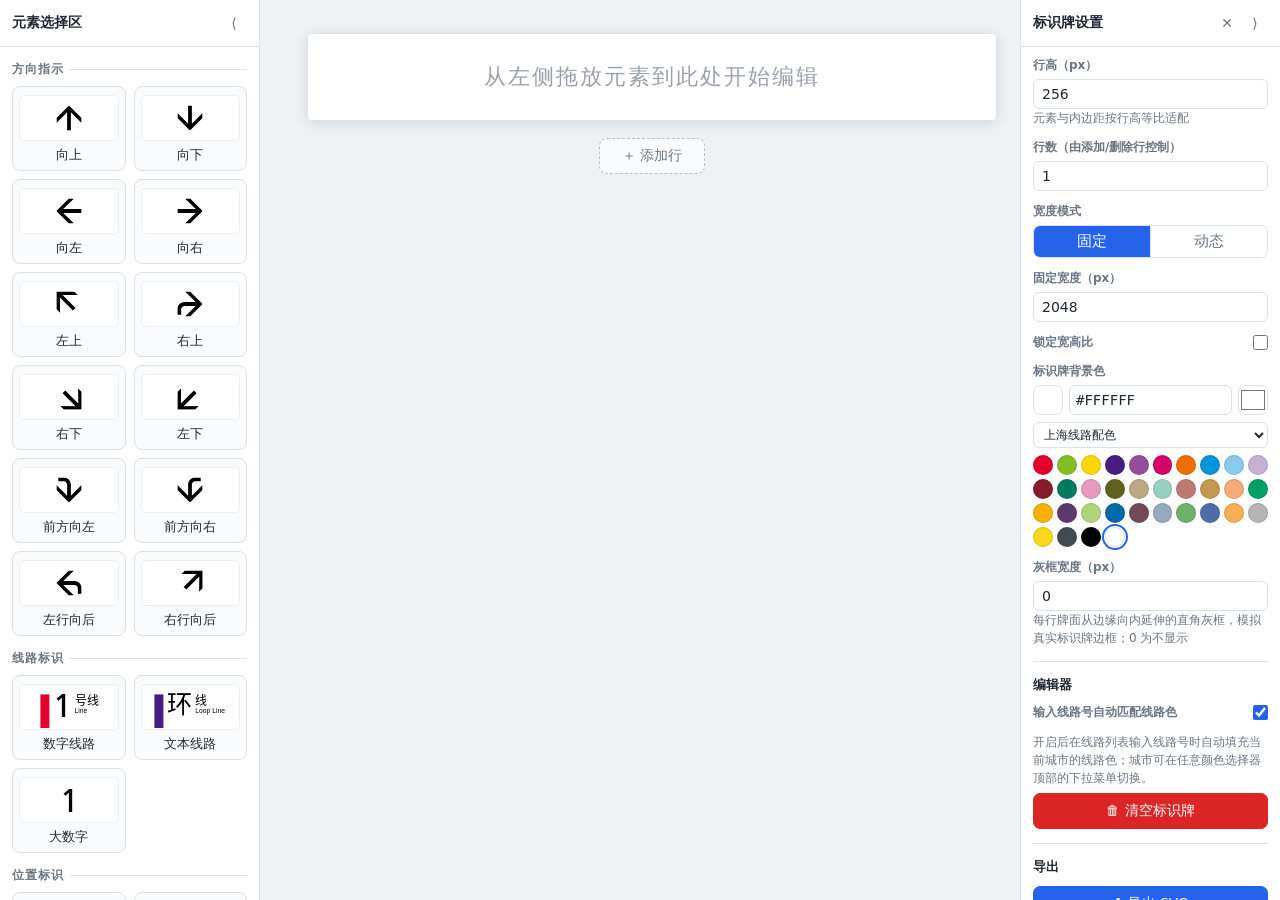
==== index.html @ f83299e8 "Initial Commit" ====
<!DOCTYPE html>
<html lang="zh-CN">
<head>
  <meta charset="UTF-8">
  <meta name="viewport" content="width=device-width, initial-scale=1.0">
  <title>导向标识生成器</title>
  <link rel="stylesheet" href="style.css">
</head>
<body>

  <!-- 字体加载指示 -->
  <div id="loading-overlay" hidden>
    <div class="loading-spinner"></div>
    <div id="loading-text">正在加载字体…</div>
  </div>

  <div id="app">

    <!-- ══ 左栏：元素选择区 ══ -->
    <aside id="left-panel" class="side-panel">
      <div class="panel-header">
        <span class="panel-title">元素选择区</span>
        <button class="icon-btn collapse-btn" id="left-collapse" title="收起元素选择区">⟨</button>
      </div>
      <div class="panel-body" id="palette">
        <!-- panel.js 填充：分类元素卡片 + 预设 -->
      </div>
    </aside>
    <button id="left-expander" class="expander" title="展开元素选择区" hidden>⟩</button>

    <!-- ══ 中栏：SVG 编辑区 ══ -->
    <main id="center-panel">
      <div id="canvas-scroll">
        <div id="canvas-area">
          <div id="canvas-wrap">
            <svg id="sign-svg" xmlns="http://www.w3.org/2000/svg"></svg>
            <div id="sign-overlay">
              <!-- interact.js 填充：行手柄/行按钮/拖放指示器 -->
            </div>
            <div id="empty-hint" hidden>从左侧拖放元素到此处开始编辑</div>
          </div>
          <button id="add-row-btn" title="在底部添加新行">＋ 添加行</button>
        </div>
      </div>
    </main>

    <!-- ══ 右栏：属性 / 导出 ══ -->
    <button id="right-expander" class="expander expander-right" title="展开属性面板" hidden>⟨</button>
    <aside id="right-panel" class="side-panel">
      <div class="panel-header">
        <span class="panel-title" id="right-panel-title">标识牌设置</span>
        <span style="display:flex;gap:2px">
          <button class="icon-btn" id="close-element-btn" title="关闭元素属性" hidden>✕</button>
          <button class="icon-btn collapse-btn" id="right-collapse" title="收起属性面板">⟩</button>
        </span>
      </div>
      <div class="panel-body" id="right-panel-body">
        <!-- panel.js 填充：标识牌设置 / 元素属性 / 预设预览 -->
      </div>
    </aside>

  </div>

  <!-- 通知与对话框 -->
  <div id="toasts"></div>
  <div id="modal-root"></div>

  <script src="js/core.js"></script>
  <script src="js/icons.js"></script>
  <script src="js/state.js"></script>
  <script src="js/render.js"></script>
  <script src="js/ui.js"></script>
  <script src="js/presets.js"></script>
  <script src="js/storage.js"></script>
  <script src="js/exporters.js"></script>
  <script src="js/panel.js"></script>
  <script src="js/interact.js"></script>
  <script src="js/main.js"></script>
</body>
</html>
---- style.css ----
/* ═══════════════════════════════════════════════════════════
   导向标识生成器 — 样式
   三栏布局：元素选择区(260) | SVG 编辑区(自适应) | 属性区(260)
   ═══════════════════════════════════════════════════════════ */

/* ─── 字体声明（思源黑体子集 woff2 + Helvetica/Frutiger TTF）─── */

@font-face {
  font-family: 'Source Han Sans SC';
  src: url('fonts/SourceHanSansSC-Regular.woff2') format('woff2');
  font-weight: 400; font-style: normal; font-display: swap;
}
@font-face {
  font-family: 'Source Han Sans SC';
  src: url('fonts/SourceHanSansSC-Bold.woff2') format('woff2');
  font-weight: 700; font-style: normal; font-display: swap;
}
@font-face {
  font-family: 'Helvetica';
  src: url('fonts/Helvetica-Regular.ttf') format('truetype');
  font-weight: 400; font-style: normal; font-display: swap;
}
@font-face {
  font-family: 'Helvetica';
  src: url('fonts/Helvetica-Bold.ttf') format('truetype');
  font-weight: 700; font-style: normal; font-display: swap;
}
@font-face {
  font-family: 'Frutiger';
  src: url('fonts/Frutiger-Regular.ttf') format('truetype');
  font-weight: 400; font-style: normal; font-display: swap;
}
@font-face {
  font-family: 'Frutiger';
  src: url('fonts/Frutiger-Bold.ttf') format('truetype');
  font-weight: 700; font-style: normal; font-display: swap;
}
@font-face {
  font-family: 'Frutiger Condensed';
  src: url('fonts/FrutigerCondensed-Regular.ttf') format('truetype');
  font-weight: 400; font-style: normal; font-display: swap;
}
@font-face {
  font-family: 'Frutiger Condensed';
  src: url('fonts/FrutigerCondensed-Bold.ttf') format('truetype');
  font-weight: 700; font-style: normal; font-display: swap;
}

/* ─── 基础 ─── */

:root {
  --bg: #eef1f4;
  --panel-bg: #ffffff;
  --border: #dce1e8;
  --text: #1f2733;
  --text-dim: #6b7684;
  --accent: #2563eb;
  --accent-soft: rgba(37, 99, 235, 0.12);
  --danger: #dc2626;
  --ok: #16a34a;
  --panel-width: 260px;
  --radius: 8px;
}

* { box-sizing: border-box; margin: 0; padding: 0; }

html, body {
  height: 100%;
  font-family: 'Segoe UI', 'Microsoft YaHei', system-ui, sans-serif;
  font-size: 14px;
  color: var(--text);
  background: var(--bg);
  overflow: hidden;
}

button {
  font: inherit;
  color: inherit;
  background: none;
  border: none;
  cursor: pointer;
}
button:active { transform: translateY(1px); }

input, select {
  font: inherit;
  color: inherit;
}

/* ─── 三栏布局 ─── */

#app {
  display: flex;
  height: 100vh;
  overflow: hidden;
}

.side-panel {
  width: var(--panel-width);
  min-width: var(--panel-width);
  background: var(--panel-bg);
  border-right: 1px solid var(--border);
  display: flex;
  flex-direction: column;
  overflow: hidden;
  transition: width 0.25s ease, min-width 0.25s ease, opacity 0.2s ease;
}

#right-panel {
  border-right: none;
  border-left: 1px solid var(--border);
}

.side-panel.collapsed {
  width: 0;
  min-width: 0;
  opacity: 0;
}

.panel-header {
  display: flex;
  align-items: center;
  justify-content: space-between;
  padding: 10px 12px;
  border-bottom: 1px solid var(--border);
  flex: none;
}

.panel-title {
  font-weight: 600;
  font-size: 14px;
}

.panel-body {
  flex: 1;
  overflow-y: auto;
  padding: 10px 12px 20px;
}

.icon-btn {
  width: 26px; height: 26px;
  border-radius: 6px;
  display: inline-flex;
  align-items: center;
  justify-content: center;
  color: var(--text-dim);
  font-size: 14px;
  flex: none;
}
.icon-btn:hover {
  background: var(--accent-soft);
  color: var(--accent);
}

/* 面板收起后的展开按钮 */

.expander {
  position: absolute;
  top: 12px;
  width: 26px; height: 40px;
  background: var(--panel-bg);
  border: 1px solid var(--border);
  border-radius: 0 8px 8px 0;
  color: var(--text-dim);
  font-size: 15px;
  z-index: 30;
  box-shadow: 2px 1px 6px rgba(0,0,0,0.06);
}
.expander:hover { color: var(--accent); border-color: var(--accent); }
#left-expander { left: 0; }
#right-expander {
  right: 0;
  border-radius: 8px 0 0 8px;
  box-shadow: -2px 1px 6px rgba(0,0,0,0.06);
}

/* ─── 中栏编辑区 ─── */

#center-panel {
  flex: 1;
  position: relative;
  min-width: 0;
  display: flex;
  flex-direction: column;
}

#canvas-scroll {
  flex: 1;
  overflow: auto;
  padding: 34px 24px 24px 48px; /* 左侧留出行手柄空间 */
}

#canvas-area {
  display: flex;
  flex-direction: column;
  align-items: center;
  min-height: min-content;
}

#canvas-wrap {
  position: relative;
  width: 100%;
  max-width: 1600px;
  box-shadow: 0 2px 14px rgba(15, 25, 40, 0.13);
  border-radius: 4px;
  overflow: visible; /* 行手柄悬于外侧 */
  user-select: none;
}

#sign-svg {
  display: block;
  width: 100%;
  height: auto;
  border-radius: 4px;
}

/* 编辑器覆盖层（行手柄、行按钮、指示器） */

#sign-overlay {
  position: absolute;
  inset: 0;
  pointer-events: none;
  border-radius: 4px;
}

.row-band { position: absolute; left: 0; right: 0; pointer-events: none; }
.row-band .row-handle {
  position: absolute;
  left: -38px;
  top: 50%;
  transform: translateY(-50%);
  width: 28px; height: 40px;
  display: flex; align-items: center; justify-content: center;
  background: var(--panel-bg);
  border: 1px solid var(--border);
  border-radius: 7px;
  color: var(--text-dim);
  font-size: 15px;
  cursor: grab;
  pointer-events: auto;
  user-select: none;
  opacity: 0;
  transition: opacity 0.12s ease;
}
.row-band .row-handle:hover { color: var(--accent); border-color: var(--accent); }
.row-band .row-handle:active { cursor: grabbing; }
#canvas-wrap:hover .row-band .row-handle { opacity: 1; }

.row-band .row-actions {
  position: absolute;
  top: 6px; right: 6px;
  display: flex;
  gap: 6px;
  pointer-events: auto;
  opacity: 0;
  transition: opacity 0.12s ease;
}
#canvas-wrap:hover .row-band .row-actions { opacity: 1; }
.row-band .row-actions button {
  height: 24px;
  padding: 0 8px;
  font-size: 12px;
  border-radius: 6px;
  background: var(--panel-bg);
  border: 1px solid var(--border);
  color: var(--text-dim);
  box-shadow: 0 1px 4px rgba(0,0,0,0.08);
}
.row-band .row-actions button:hover { color: var(--accent); border-color: var(--accent); }
.row-band .row-actions button.row-del:hover { color: var(--danger); border-color: var(--danger); }
.row-band .row-actions button.row-del[disabled] { visibility: hidden; }

/* 拖放状态 */

.row-band.drop-ok { background: var(--accent-soft); outline: 2px dashed var(--accent); outline-offset: -2px; }
.row-band.drop-invalid { background: rgba(120, 120, 120, 0.25); outline: 2px dashed #9aa3af; outline-offset: -2px; }
.row-band.drop-invalid::after {
  content: '🚫 预设只能放入空行';
  position: absolute;
  inset: 0;
  display: flex;
  align-items: center;
  justify-content: center;
  color: #fff;
  font-size: 16px;
  font-weight: 600;
  text-shadow: 0 1px 3px rgba(0,0,0,0.6);
}

#element-drop-indicator {
  position: absolute;
  width: 0;
  border-left: 3px dashed var(--accent);
  pointer-events: none;
  display: none;
}

#row-drop-indicator {
  position: absolute;
  left: 0; right: 0;
  height: 0;
  border-top: 3px dashed var(--accent);
  pointer-events: none;
  display: none;
}

/* 元素拖拽幽灵 */

.drag-ghost {
  position: fixed;
  pointer-events: none;
  opacity: 0.65;
  z-index: 999;
  filter: drop-shadow(0 4px 10px rgba(0,0,0,0.25));
}
.drag-ghost svg { display: block; }

/* SVG 元素交互状态 */

.element { cursor: grab; }
.element .hitbox {
  fill: transparent;
  stroke: transparent;
  stroke-width: 2;
  vector-effect: non-scaling-stroke;
}
.element:hover .hitbox { stroke: rgba(37, 99, 235, 0.45); }
.element.selected .hitbox {
  stroke: var(--accent);
  stroke-width: 2.5;
  stroke-dasharray: 7 4;
  fill: rgba(37, 99, 235, 0.05);
}
.element.dragging { opacity: 0.35; }

/* 空状态提示 */

#empty-hint[hidden] { display: none; }
#empty-hint {
  position: absolute;
  inset: 0;
  display: flex;
  align-items: center;
  justify-content: center;
  color: rgba(120, 130, 145, 0.75);
  font-size: 22px;
  letter-spacing: 2px;
  pointer-events: none;
}

/* 添加行按钮 */

#add-row-btn {
  margin-top: 18px;
  padding: 8px 22px;
  border: 1.5px dashed #b6c0cc;
  border-radius: 8px;
  background: rgba(255, 255, 255, 0.7);
  color: var(--text-dim);
  font-size: 14px;
  transition: all 0.15s ease;
}
#add-row-btn:hover {
  border-color: var(--accent);
  color: var(--accent);
  background: #fff;
}

/* ─── 左栏：元素选择区 ─── */

.palette-category { margin-bottom: 14px; }
.palette-category-title {
  font-size: 12px;
  font-weight: 600;
  color: var(--text-dim);
  letter-spacing: 1px;
  margin: 4px 0 8px;
  display: flex;
  align-items: center;
  gap: 6px;
}
.palette-category-title::after {
  content: '';
  flex: 1;
  height: 1px;
  background: var(--border);
}

.palette-grid {
  display: grid;
  grid-template-columns: 1fr 1fr;
  gap: 8px;
}

.palette-card {
  border: 1px solid var(--border);
  border-radius: var(--radius);
  background: #fafbfc;
  padding: 8px 6px 6px;
  display: flex;
  flex-direction: column;
  align-items: center;
  gap: 6px;
  cursor: grab;
  transition: border-color 0.12s ease, box-shadow 0.12s ease, transform 0.1s ease;
}
.palette-card:hover {
  border-color: var(--accent);
  box-shadow: 0 2px 10px rgba(37, 99, 235, 0.14);
  transform: translateY(-1px);
}
.palette-card:active { cursor: grabbing; }
.palette-card.dragging { opacity: 0.4; }

.palette-card .card-icon {
  width: 100%;
  height: 46px;
  display: flex;
  align-items: center;
  justify-content: center;
  background: #fff;
  border-radius: 5px;
  border: 1px solid #edf0f3;
  overflow: hidden;
}
.palette-card .card-icon svg {
  max-width: 100%;
  max-height: 42px;
  height: auto;
}
.palette-card .card-name {
  font-size: 12.5px;
  color: var(--text);
  user-select: none;
}

/* 预设卡片 */

.preset-card {
  position: relative;
  border: 1px solid var(--border);
  border-radius: var(--radius);
  background: #fafbfc;
  padding: 8px;
  cursor: grab;
  transition: border-color 0.12s ease, box-shadow 0.12s ease;
}
.preset-card:hover { border-color: var(--accent); box-shadow: 0 2px 10px rgba(37, 99, 235, 0.14); }
.preset-card.dragging { opacity: 0.4; }
.preset-card .preset-thumb {
  background: #fff;
  border: 1px solid #edf0f3;
  border-radius: 5px;
  overflow: hidden;
  display: flex;
  justify-content: center;
}
.preset-card .preset-thumb svg {
  width: 100%;
  height: auto;
  max-height: 56px;
}
.preset-card .preset-name {
  margin-top: 6px;
  font-size: 12.5px;
  text-align: center;
  overflow: hidden;
  text-overflow: ellipsis;
  white-space: nowrap;
}
.preset-card .preset-delete {
  position: absolute;
  top: -7px; right: -7px;
  width: 20px; height: 20px;
  border-radius: 50%;
  background: var(--danger);
  color: #fff;
  font-size: 11px;
  line-height: 1;
  display: none;
  align-items: center;
  justify-content: center;
  box-shadow: 0 1px 4px rgba(0,0,0,0.25);
}
.preset-card:hover .preset-delete { display: inline-flex; }
.preset-card .preset-delete:hover { background: #b91c1c; }

.palette-empty {
  color: var(--text-dim);
  font-size: 12px;
  text-align: center;
  padding: 10px 4px;
}

/* ─── 右栏：表单 ─── */

.field {
  margin-bottom: 12px;
}
.field > label {
  display: block;
  font-size: 12px;
  font-weight: 600;
  color: var(--text-dim);
  margin-bottom: 5px;
}

.field input[type="text"],
.field input[type="number"],
.field input.hex-input {
  width: 100%;
  padding: 6px 8px;
  border: 1px solid var(--border);
  border-radius: 6px;
  background: #fff;
  outline: none;
  transition: border-color 0.12s ease;
}
.field input:focus { border-color: var(--accent); }
.field input.hex-input { font-family: Consolas, monospace; text-transform: uppercase; }

.field-inline {
  display: flex;
  align-items: center;
  justify-content: space-between;
  gap: 8px;
}
.field-inline > label { margin: 0; }

input[type="checkbox"] { accent-color: var(--accent); width: 15px; height: 15px; }

input[type="range"] { width: 100%; accent-color: var(--accent); }

/* 按钮组（方向/对齐选择） */

.seg-group {
  display: flex;
  border: 1px solid var(--border);
  border-radius: 7px;
  overflow: hidden;
  width: 100%;
}
.seg-group button {
  flex: 1;
  padding: 6px 0;
  font-size: 15px;
  border-right: 1px solid var(--border);
  background: #fff;
  color: var(--text-dim);
}
.seg-group button:last-child { border-right: none; }
.seg-group button:hover { background: #f3f6fa; }
.seg-group button.active {
  background: var(--accent);
  color: #fff;
}

/* 主按钮 */

.btn {
  display: block;
  width: 100%;
  padding: 8px 10px;
  border-radius: 7px;
  border: 1px solid var(--border);
  background: #fff;
  font-size: 13.5px;
  transition: all 0.13s ease;
  margin-bottom: 8px;
}
.btn:hover { border-color: var(--accent); color: var(--accent); }
.btn-primary {
  background: var(--accent);
  border-color: var(--accent);
  color: #fff;
}
.btn-primary:hover { background: #1d4fd7; color: #fff; }
.btn-danger {
  background: var(--danger);
  border-color: var(--danger);
  color: #fff;
}
.btn-danger:hover { background: #c02020; color: #fff; }

.btn-row { display: flex; gap: 8px; }
.btn-row .btn { margin-bottom: 8px; }

.divider {
  height: 1px;
  background: var(--border);
  margin: 14px 0;
}

.hint-text {
  font-size: 12px;
  color: var(--text-dim);
  line-height: 1.5;
}

.section-title {
  font-size: 13px;
  font-weight: 700;
  margin: 4px 0 10px;
}

/* ─── 颜色选择器 ─── */

.color-picker .cp-row {
  display: flex;
  align-items: center;
  gap: 6px;
}
.color-picker .cp-current {
  width: 30px; height: 30px;
  border-radius: 7px;
  border: 1px solid var(--border);
  flex: none;
  position: relative;
  overflow: hidden;
}
.color-picker .cp-current.nullable-null {
  background: linear-gradient(135deg, #fff 45%, #f3f4f6 45%, #f3f4f6 55%, #fff 55%);
}
.color-picker .cp-current.nullable-null::after {
  content: '';
  position: absolute;
  left: 8%; right: 8%; top: 48%; height: 2px;
  background: var(--danger);
  transform: rotate(-45deg);
}
.color-picker input.hex-input {
  flex: 1;
  min-width: 0;
  padding: 6px;
  border: 1px solid var(--border);
  border-radius: 6px;
  font-family: Consolas, monospace;
  text-transform: uppercase;
}
.color-picker input.hex-input.invalid { border-color: var(--danger); }
.color-picker input.cp-native {
  width: 30px; height: 30px;
  padding: 0;
  border: 1px solid var(--border);
  border-radius: 7px;
  background: #fff;
  cursor: pointer;
  flex: none;
}
.color-picker .cp-null-btn {
  padding: 6px 8px;
  border: 1px solid var(--border);
  border-radius: 6px;
  font-size: 12px;
  color: var(--text-dim);
  flex: none;
}
.color-picker .cp-null-btn:hover { color: var(--accent); border-color: var(--accent); }
.color-picker .cp-null-btn.active { background: var(--accent); color: #fff; border-color: var(--accent); }

.cp-swatches {
  display: grid;
  grid-template-columns: repeat(10, 1fr);
  gap: 4px;
  margin-top: 7px;
}
/* 选色板城市快捷切换（按城市调整线路配色；下拉菜单便于后续扩展城市） */
.cp-city-select {
  width: 100%;
  margin-top: 7px;
  padding: 4px 6px;
  border: 1px solid var(--border);
  border-radius: 6px;
  background: #fff;
  color: var(--text);
  font-size: 12px;
}
.cp-city-select:hover { border-color: var(--accent); }
.cp-swatch {
  aspect-ratio: 1;
  border-radius: 50%;
  border: 1px solid rgba(0,0,0,0.12);
  transition: transform 0.1s ease, box-shadow 0.1s ease;
}
.cp-swatch:hover {
  transform: scale(1.22);
  box-shadow: 0 1px 5px rgba(0,0,0,0.3);
  z-index: 1;
}
.cp-swatch.active {
  outline: 2px solid var(--accent);
  outline-offset: 1px;
}

/* 数字线路编辑器 */

.line-entry {
  display: flex;
  align-items: center;
  gap: 6px;
  margin-bottom: 7px;
}
.line-entry input.le-number {
  width: 52px;
  padding: 6px;
  border: 1px solid var(--border);
  border-radius: 6px;
  text-align: center;
}
.line-entry .cp-current { width: 26px; height: 26px; border-radius: 6px; }
.line-entry .le-remove {
  width: 22px; height: 22px;
  border-radius: 5px;
  color: var(--text-dim);
  font-size: 12px;
  flex: none;
}
.line-entry .le-remove:hover { background: #fee2e2; color: var(--danger); }
.le-add {
  width: 100%;
  padding: 5px;
  border: 1.5px dashed #b6c0cc;
  border-radius: 6px;
  color: var(--text-dim);
  font-size: 12.5px;
}
.le-add:hover { border-color: var(--accent); color: var(--accent); }
.le-add:disabled { opacity: 0.45; cursor: not-allowed; }
.le-add:disabled:hover { border-color: #b6c0cc; color: var(--text-dim); }

/* ─── 图标选择器（正方形网格，按钮包住图标；.icon-pick 避开面板头部 .icon-btn）─── */

.icon-grid {
  display: grid;
  grid-template-columns: repeat(3, minmax(0, 1fr));
  gap: 8px;
}
.icon-pick {
  border: 1.5px solid var(--border);
  border-radius: 8px;
  background: #fff;
  padding: 0;
  cursor: pointer;
  display: block;
  width: 100%;
  height: auto;
  overflow: hidden;
}
.icon-pick:hover { border-color: var(--accent); }
.icon-pick.active { border-color: var(--accent); background: var(--accent-soft); }
/* padding-top 撑出正方形（不依赖 aspect-ratio），图标以 76% 内缩居中 */
.icon-thumb {
  position: relative;
  width: 100%;
  padding-top: 100%;
}
.icon-thumb svg {
  position: absolute;
  top: 12%;
  left: 12%;
  width: 76%;
  height: 76%;
}

/* ─── Toast 通知 ─── */

#toasts {
  position: fixed;
  top: 14px;
  right: 14px;
  z-index: 1000;
  display: flex;
  flex-direction: column;
  gap: 8px;
}
.toast {
  padding: 10px 16px;
  border-radius: 8px;
  background: #1f2733;
  color: #fff;
  font-size: 13px;
  box-shadow: 0 4px 14px rgba(0,0,0,0.25);
  animation: toast-in 0.2s ease;
  max-width: 320px;
}
.toast.success { background: var(--ok); }
.toast.error { background: var(--danger); }
.toast.leaving { opacity: 0; transition: opacity 0.25s ease; }
@keyframes toast-in {
  from { opacity: 0; transform: translateX(20px); }
  to { opacity: 1; transform: none; }
}

/* ─── 模态对话框 ─── */

#modal-root:empty { display: none; }
.modal-mask {
  position: fixed;
  inset: 0;
  background: rgba(15, 23, 42, 0.45);
  z-index: 900;
  display: flex;
  align-items: center;
  justify-content: center;
  animation: toast-in 0.15s ease;
}
.modal {
  background: #fff;
  border-radius: 12px;
  padding: 20px;
  width: min(420px, 90vw);
  box-shadow: 0 10px 40px rgba(0,0,0,0.25);
}
.modal h3 { font-size: 15px; margin-bottom: 10px; }
.modal .modal-body {
  font-size: 13.5px;
  color: var(--text);
  line-height: 1.6;
  margin-bottom: 18px;
}
.modal input.modal-input {
  width: 100%;
  padding: 8px 10px;
  border: 1px solid var(--border);
  border-radius: 7px;
  margin-bottom: 4px;
  outline: none;
}
.modal input.modal-input:focus { border-color: var(--accent); }
.modal .modal-actions {
  display: flex;
  justify-content: flex-end;
  gap: 8px;
  margin-top: 14px;
}
.modal .modal-actions .btn { width: auto; min-width: 84px; margin: 0; }

/* ─── 加载遮罩 ─── */

#loading-overlay {
  position: fixed;
  inset: 0;
  background: var(--bg);
  z-index: 2000;
  display: flex;
  flex-direction: column;
  align-items: center;
  justify-content: center;
  gap: 14px;
  color: var(--text-dim);
  font-size: 15px;
}
#loading-overlay[hidden] { display: none; }
.loading-spinner {
  width: 34px; height: 34px;
  border: 3px solid var(--border);
  border-top-color: var(--accent);
  border-radius: 50%;
  animation: spin 0.8s linear infinite;
}
@keyframes spin { to { transform: rotate(360deg); } }

/* ─── 滚动条 ─── */

::-webkit-scrollbar { width: 10px; height: 10px; }
::-webkit-scrollbar-track { background: transparent; }
::-webkit-scrollbar-thumb {
  background: #c3ccd6;
  border-radius: 6px;
  border: 2px solid var(--bg);
}
::-webkit-scrollbar-thumb:hover { background: #a5b0bc; }

/* ─── 测试页辅助 ─── */

.test-pass { color: var(--ok); }
.test-fail { color: var(--danger); }
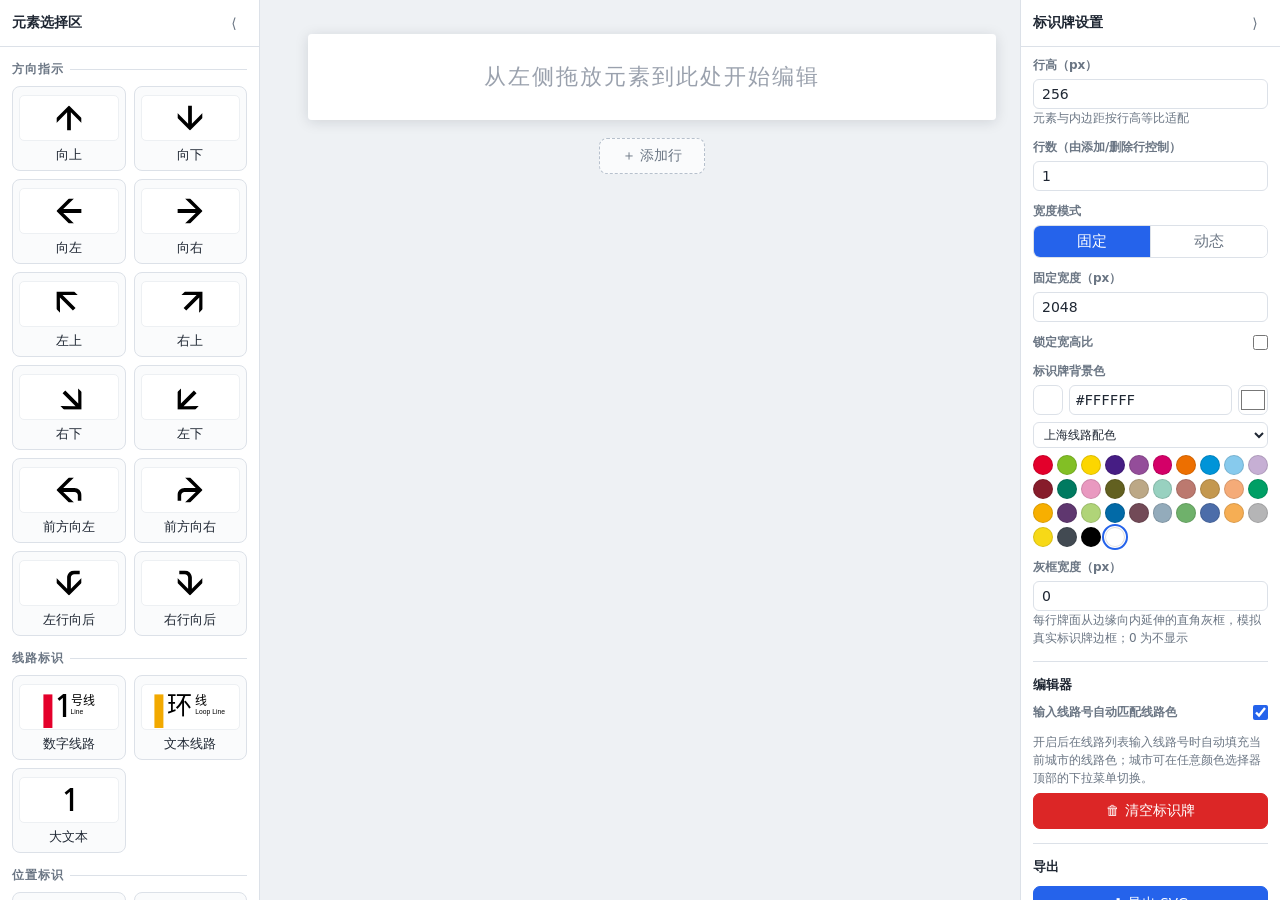
==== commit fee41751: "全面添加移动端编辑支持！" ====
--- a/index.html
+++ b/index.html
@@ -39,9 +39,13 @@
             </div>
             <div id="empty-hint" hidden>从左侧拖放元素到此处开始编辑</div>
           </div>
+          <!-- 移动端行管理条：interact.js 填充（行控件外置，不与牌面元素叠加） -->
+          <div id="row-strip"></div>
           <button id="add-row-btn" title="在底部添加新行">＋ 添加行</button>
         </div>
       </div>
+      <!-- 画布缩放徽标：仅移动布局显示，interact.js 更新倍率并接线复位 -->
+      <button id="zoom-badge" title="当前缩放，点按复位">100%</button>
     </main>
 
     <!-- ══ 右栏：属性 / 导出 ══ -->
--- a/style.css
+++ b/style.css
@@ -205,6 +205,7 @@
   border-radius: 4px;
   overflow: visible; /* 行手柄悬于外侧 */
   user-select: none;
+  -webkit-touch-callout: none; /* iOS 长按不呼出系统菜单 */
 }
 
 #sign-svg {
@@ -239,6 +240,8 @@
   cursor: grab;
   pointer-events: auto;
   user-select: none;
+  -webkit-touch-callout: none;
+  touch-action: none; /* 触屏行手柄拖拽不触发页面滚动 */
   opacity: 0;
   transition: opacity 0.12s ease;
 }
@@ -252,6 +255,7 @@
   display: flex;
   gap: 6px;
   pointer-events: auto;
+  touch-action: manipulation; /* 触屏点按钮去掉双击缩放延迟 */
   opacity: 0;
   transition: opacity 0.12s ease;
 }
@@ -323,6 +327,7 @@
   stroke: transparent;
   stroke-width: 2;
   vector-effect: non-scaling-stroke;
+  touch-action: none; /* 触屏按住元素拖拽时不触发页面滚动 */
 }
 .element:hover .hitbox { stroke: rgba(37, 99, 235, 0.45); }
 .element.selected .hitbox {
@@ -336,6 +341,8 @@
 /* 空状态提示 */
 
 #empty-hint[hidden] { display: none; }
+/* 叉键为 inline-flex 的作者样式会覆盖 hidden 属性的 UA 规则，需显式声明 */
+#close-element-btn[hidden] { display: none; }
 #empty-hint {
   position: absolute;
   inset: 0;
@@ -402,6 +409,9 @@
   align-items: center;
   gap: 6px;
   cursor: grab;
+  user-select: none;
+  -webkit-touch-callout: none;
+  touch-action: manipulation; /* 触屏点卡片去掉双击缩放延迟 */
   transition: border-color 0.12s ease, box-shadow 0.12s ease, transform 0.1s ease;
 }
 .palette-card:hover {
@@ -443,6 +453,9 @@
   background: #fafbfc;
   padding: 8px;
   cursor: grab;
+  user-select: none;
+  -webkit-touch-callout: none;
+  touch-action: manipulation;
   transition: border-color 0.12s ease, box-shadow 0.12s ease;
 }
 .preset-card:hover { border-color: var(--accent); box-shadow: 0 2px 10px rgba(37, 99, 235, 0.14); }
@@ -875,3 +888,212 @@
 
 .test-pass { color: var(--ok); }
 .test-fail { color: var(--danger); }
+
+/* ═══ 移动端适配（≤768px 纵向三段式）═══ */
+
+/* 顶部选择器：分类 chip 行（仅移动 palette 分支生成这些节点） */
+
+.palette-chips {
+  display: flex;
+  gap: 6px;
+  padding: 8px 10px 6px;
+  overflow-x: auto;
+  touch-action: pan-x; /* 横向滚动交给浏览器，同时屏蔽页面捏合/双击缩放 */
+  scrollbar-width: none;
+}
+.palette-chips::-webkit-scrollbar { display: none; }
+.palette-chip {
+  flex: none;
+  padding: 7px 14px;
+  border-radius: 16px;
+  border: 1px solid var(--border);
+  background: #fff;
+  color: var(--text-dim);
+  font-size: 13px;
+}
+.palette-chip.active {
+  background: var(--accent);
+  border-color: var(--accent);
+  color: #fff;
+}
+
+/* 当前分类的横向卡片条 */
+
+.palette-strip {
+  display: flex;
+  gap: 8px;
+  padding: 2px 10px 10px;
+  overflow-x: auto;
+  touch-action: pan-x;
+  scrollbar-width: none;
+}
+.palette-strip::-webkit-scrollbar { display: none; }
+.palette-strip .palette-card,
+.palette-strip .preset-card { flex: none; }
+.palette-strip .palette-card { width: 88px; }
+.palette-strip .preset-card { width: 150px; }
+.palette-strip .palette-empty { flex: 1; }
+
+/* 画布缩放徽标（仅移动布局显示，interact.js 更新倍率文案） */
+
+#zoom-badge {
+  display: none;
+  position: absolute;
+  right: 12px;
+  bottom: 12px;
+  z-index: 40;
+  padding: 6px 12px;
+  border-radius: 14px;
+  border: 1px solid var(--border);
+  background: rgba(255, 255, 255, 0.92);
+  color: var(--text-dim);
+  font-size: 12px;
+  font-variant-numeric: tabular-nums;
+  box-shadow: 0 1px 6px rgba(15, 25, 40, 0.12);
+}
+
+@media (max-width: 768px) {
+  #app {
+    flex-direction: column; /* DOM 顺序 left→center→right 天然成立 */
+    height: 100vh;
+    height: 100dvh; /* iOS 地址栏/键盘引起的 vh 跳动由 dvh 修正（旧系统回退 vh） */
+  }
+
+  /* 顶部：元素选择器横条 */
+  #left-panel {
+    flex: none;
+    width: 100%;
+    min-width: 0;
+    border-right: none;
+    border-bottom: 1px solid var(--border);
+  }
+  #left-panel .panel-header { display: none; }
+  #left-panel .panel-body {
+    flex: none;
+    overflow: visible;
+    padding: 0;
+  }
+
+  /* 中部：画布。touch-action:none 把原生滚动交给 interact.js 的手势层
+     （单指平移 / pinch 缩放 / 双击复位），鼠标滚轮不受影响 */
+  #canvas-scroll {
+    padding: 12px;
+    touch-action: none;
+  }
+
+  /* 底部：属性带（40vh，可折叠成 48px 只留标题行） */
+  #right-panel {
+    flex: none;
+    width: 100%;
+    min-width: 0;
+    height: 40vh;
+    border-right: none;
+    border-left: none;
+    border-top: 1px solid var(--border);
+    transition: height 0.2s ease;
+  }
+  #right-panel.band-collapsed { height: 48px; }
+  #right-panel.band-collapsed .panel-body { display: none; }
+  #right-panel .panel-body { touch-action: pan-y; }
+  /* 折叠把手箭头转向：⟩ 旋成 ∨（折叠）/ ∧（展开） */
+  #right-panel #right-collapse { transform: rotate(90deg); }
+  #right-panel.band-collapsed #right-collapse { transform: rotate(-90deg); }
+
+  /* 桌面侧栏收展件在移动端无意义（跨断点时 main.js 同步清理状态类） */
+  #left-expander, #right-expander { display: none !important; }
+
+  /* 触控目标放大 */
+  .icon-btn { width: 44px; height: 44px; }
+  .seg-group button { padding: 10px 0; }
+  input[type="checkbox"] { width: 20px; height: 20px; }
+  .btn { padding: 11px 10px; }
+  button { touch-action: manipulation; }
+
+  #empty-hint { font-size: 15px; letter-spacing: 1px; padding: 0 16px; text-align: center; }
+
+  /* 移到底部属性带上方居中（折叠成 48px 时由 main.js 精确同步偏移） */
+  #toasts {
+    top: auto;
+    bottom: calc(40vh + 14px);
+    left: 12px;
+    right: 12px;
+    align-items: center;
+  }
+
+  #zoom-badge { display: inline-flex; }
+}
+
+/* ─── 无悬停设备（触屏）：行手柄/行按钮常显 ───
+   独立于断点：宽视口平板同样适用；桌面 hover 规则原样保留（hover:none
+   只在无悬停能力的设备上命中，不会覆盖桌面） */
+
+@media (hover: none) {
+  .row-band .row-handle {
+    left: 8px; /* 从画布外 -38px 内移到行带内缘，悬于内容上层 */
+    opacity: 1;
+    width: 44px; height: 44px; /* 触控目标 ≥44px */
+    background: rgba(255, 255, 255, 0.72); /* 半透明底，内容透出 */
+    box-shadow: 0 1px 4px rgba(15, 25, 40, 0.14);
+  }
+  .row-band .row-actions { opacity: 1; }
+  .row-band .row-actions button {
+    height: 44px;
+    padding: 0 12px;
+    background: rgba(255, 255, 255, 0.88);
+  }
+}
+
+/* ─── 移动端行管理条：行控件移出牌面（行内悬浮会与元素互相叠加）───
+   ≤768px 时行带内不渲染任何控件（interact.js 分流），改由牌面下方
+   #row-strip 按行出芯片：▲▼ 调序 / 存预设 / 删行。置于 hover:none
+   块之后，display:none 赢得同特异级联。 */
+
+#row-strip { display: none; }
+
+@media (max-width: 768px) {
+  #row-strip {
+    display: flex;
+    align-self: stretch;
+    gap: 8px;
+    padding: 10px 12px 0;
+    overflow-x: auto;
+    touch-action: pan-x;
+    scrollbar-width: none;
+  }
+  #row-strip::-webkit-scrollbar { display: none; }
+
+  .row-strip-chip {
+    flex: none;
+    display: flex;
+    align-items: center;
+    gap: 4px;
+    padding: 4px;
+    border: 1px solid var(--border);
+    border-radius: 10px;
+    background: #fff;
+  }
+  .row-strip-chip .rs-label {
+    font-size: 12px;
+    color: var(--text-dim);
+    padding: 0 4px 0 6px;
+    white-space: nowrap;
+  }
+  .row-strip-chip .rs-btn {
+    min-width: 44px;
+    height: 40px;
+    padding: 0 10px;
+    border-radius: 7px;
+    font-size: 13px;
+    color: var(--text-dim);
+    touch-action: manipulation;
+    user-select: none;
+    -webkit-touch-callout: none;
+  }
+  .row-strip-chip .rs-btn:disabled { opacity: 0.35; }
+  .row-strip-chip .rs-btn:active { background: var(--accent-soft); color: var(--accent); }
+  .row-strip-chip .rs-danger:active { background: rgba(220, 38, 38, 0.12); color: var(--danger); }
+
+  /* 行带内控件一律不显示（行条已接管） */
+  .row-band .row-handle,
+  .row-band .row-actions { display: none; }
+}
